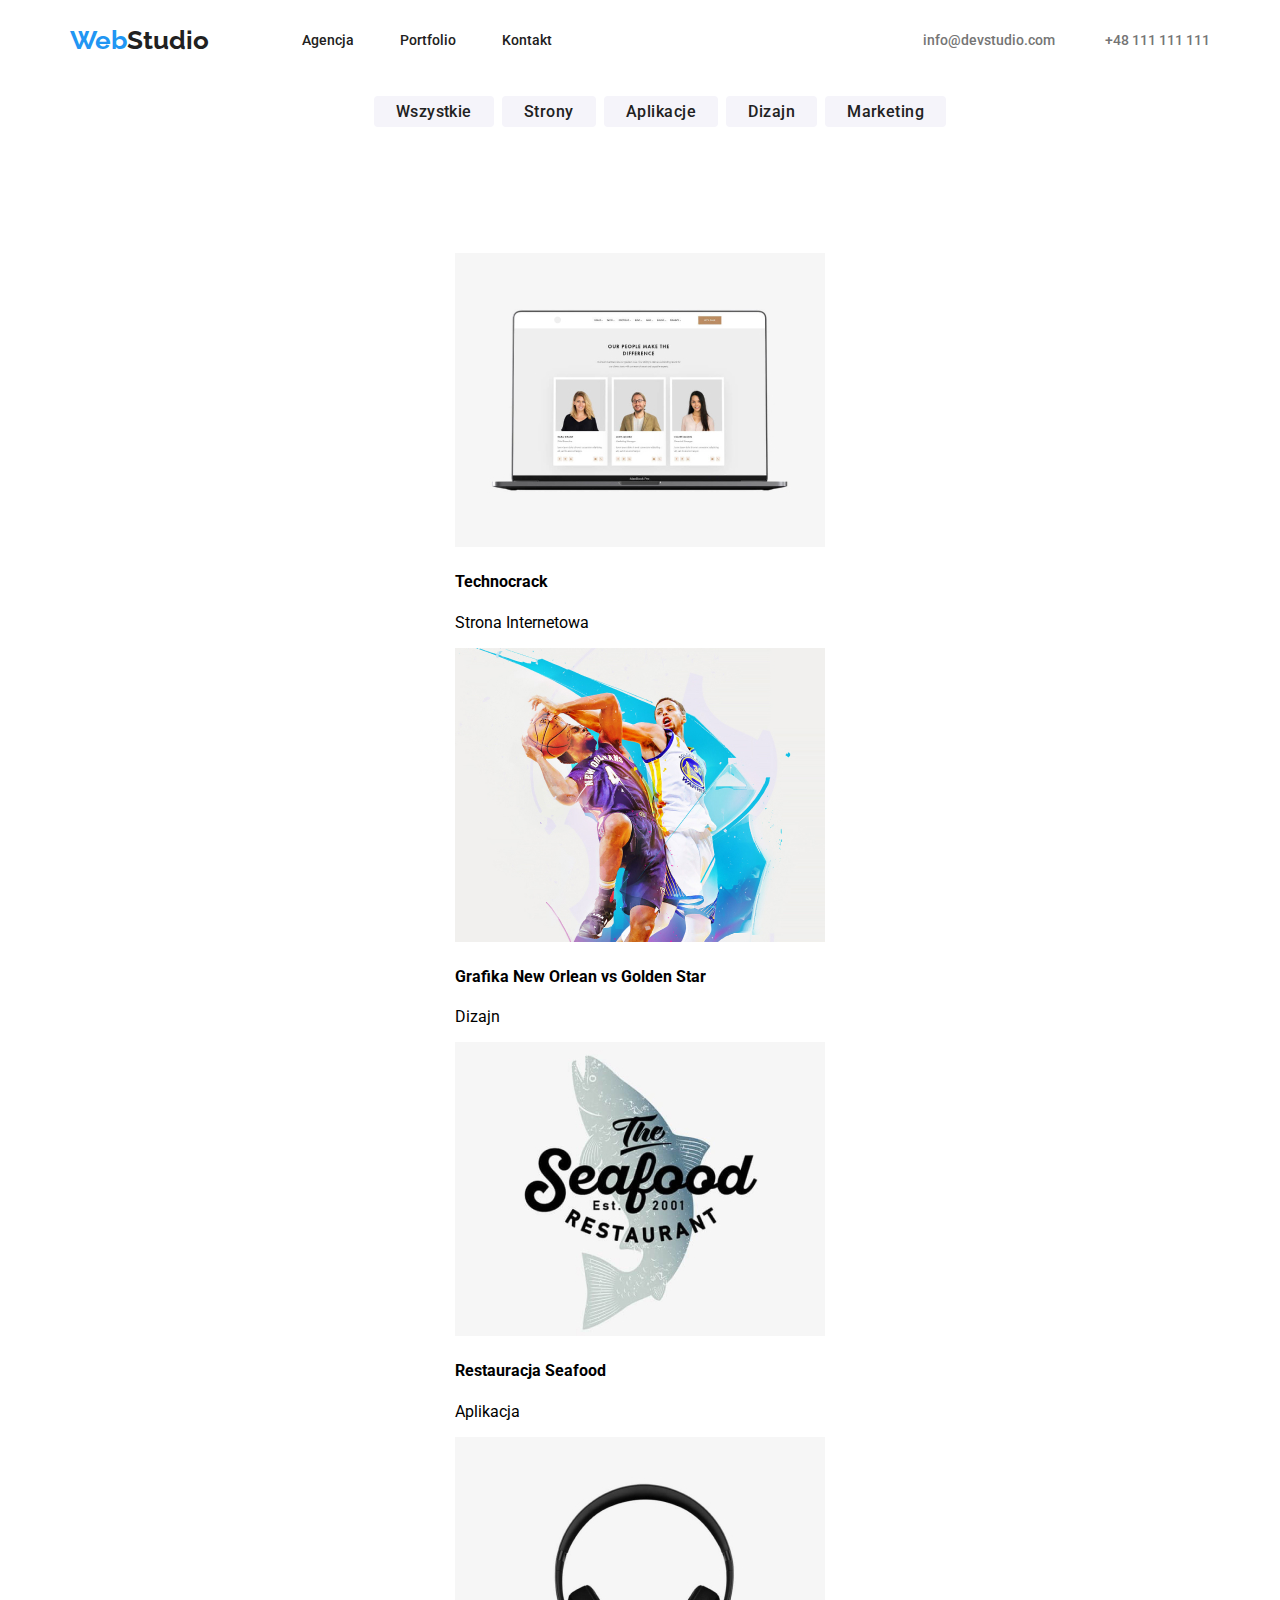
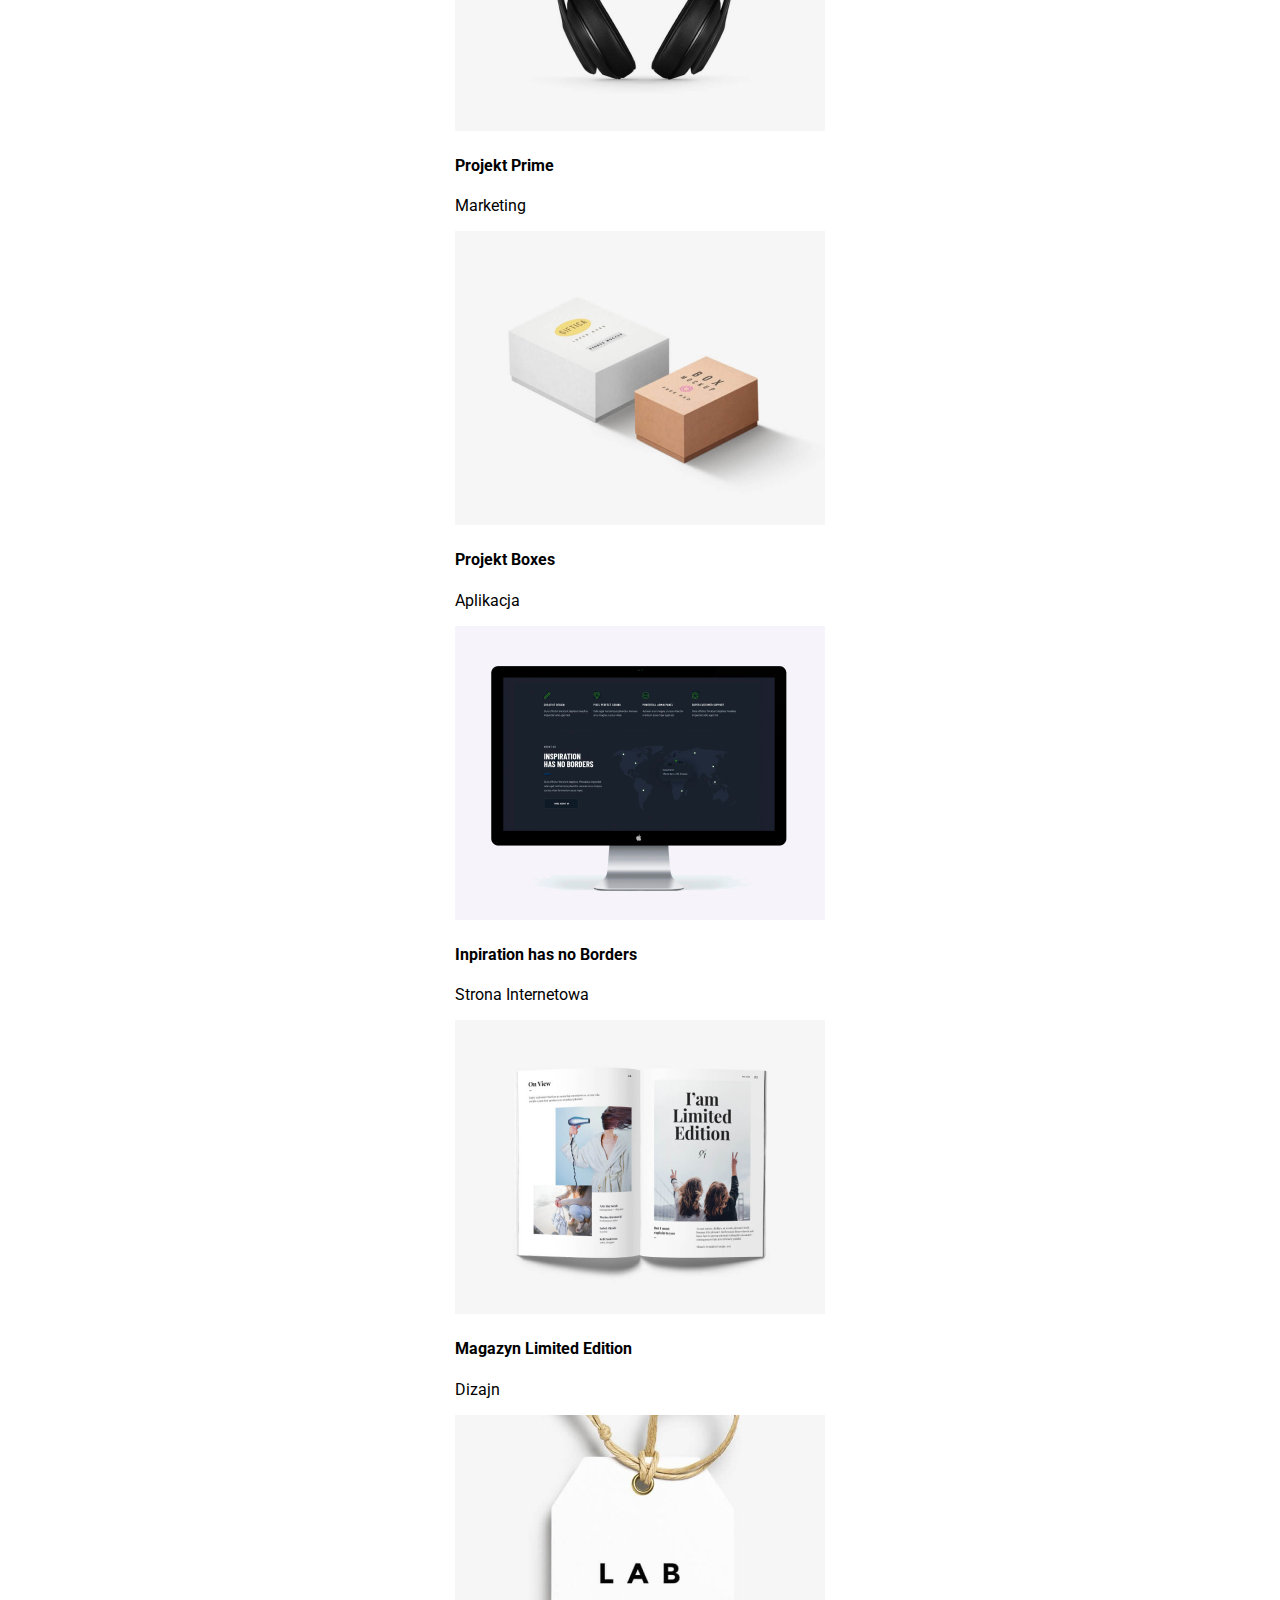
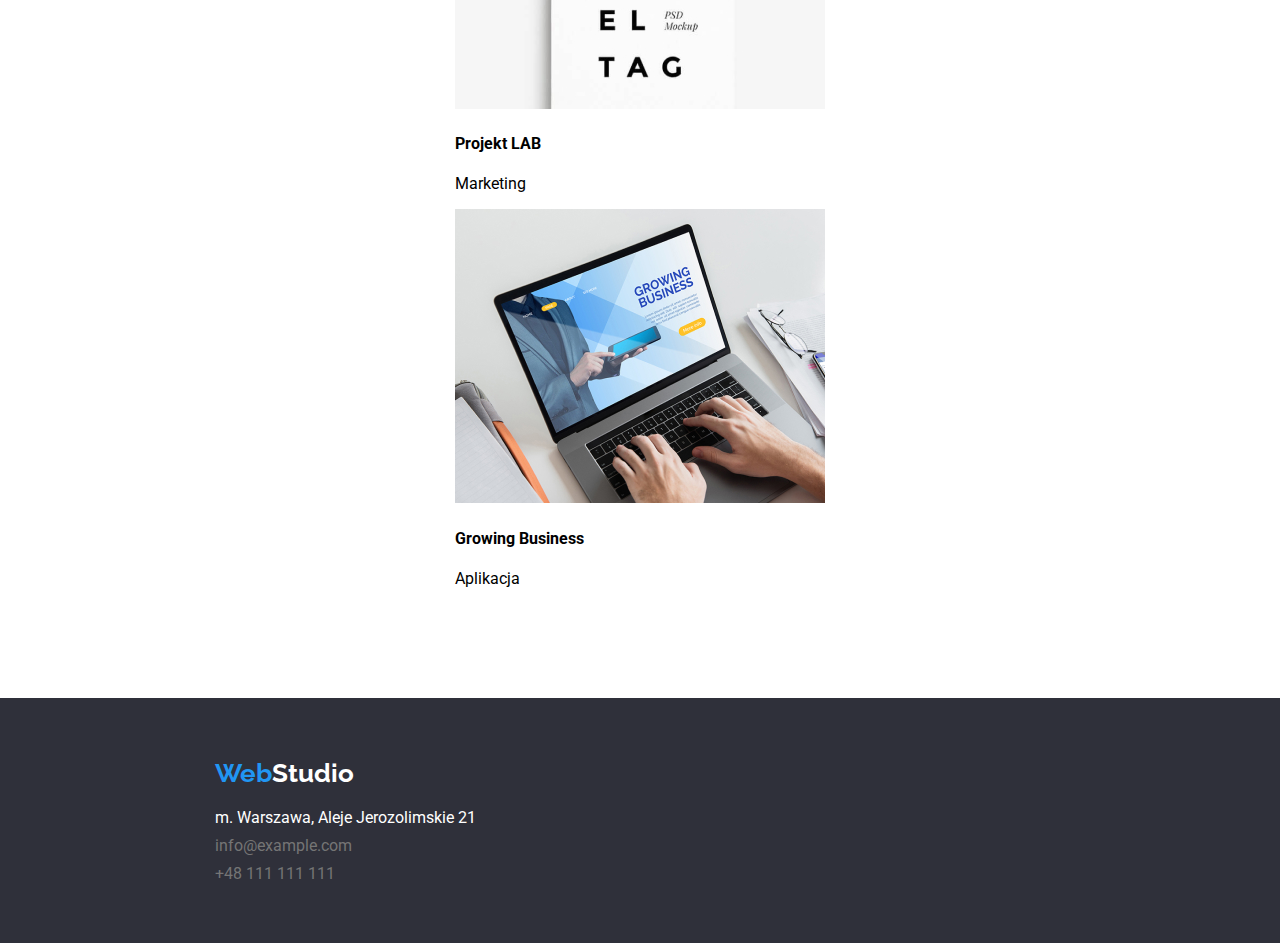
==== portfolio.html @ 0f794a50 "1" ====
<!DOCTYPE html>
<html lang="pl-PL">
  <head>
    <meta charset="UTF-8" />
    <meta http-equiv="X-UA-Compatible" content="IE=edge" />
    <meta name="viewport" content="width=device-width, initial-scale=1.0" />
    <link rel="stylesheet" href="./css/styles.css" />
    <title>Portfolio</title>
    <link
      href="https://fonts.googleapis.com/css2?family=Raleway:wght@700&family=Roboto:wght@400;500;700;900&display=swap"
      rel="stylesheet"
    />
  </head>
  <body>
    <header class="section-header">
      <div class="container container-header">
        <nav class="section-header-nav">
          <a class="logo" href="./index.html">Web<span>Studio</span></a>
          <ul class="section-header-list">
            <li><a class="links">Agencja</a></li>
            <li><a class="links" href="./portfolio.html">Portfolio</a></li>
            <li><a class="links">Kontakt</a></li>
          </ul>
        </nav>
        <ul class="section-header-contact-list">
          <li>
            <a class="contact" href="mailto:info@devstudio.com"
              >info@devstudio.com</a
            >
          </li>
          <li>
            <a class="contact" href="tel:+48111111111">+48 111 111 111</a>
          </li>
        </ul>
      </div>
    </header>
    <main>
      <section class="section-filter-buttons">
        <div class="container">
          <ul class="filter-buttons-list">
            <li>
              <button class="filter-button" type="button">Wszystkie</button>
            </li>
            <li><button class="filter-button" type="button">Strony</button></li>
            <li>
              <button class="filter-button" type="button">Aplikacje</button>
            </li>
            <li><button class="filter-button" type="button">Dizajn</button></li>
            <li>
              <button class="filter-button" type="button">Marketing</button>
            </li>
          </ul>
        </div>
      </section>
      <section class="section our-projects">
        <div class="container">
          <ul class="projects-list">
            <li class="project-card">
              <img
                alt="laptop with website opened"
                width="370"
                height="294"
                src="./images/website.jpg"
              />
              <h4>Technocrack</h4>
              <p>Strona Internetowa</p>
            </li>
            <li class="project-card">
              <img
                alt="two basketball players fighting for the ball"
                width="370"
                height="294"
                src="./images/basketball.jpg"
              />
              <h4>Grafika New Orlean vs Golden Star</h4>
              <p>Dizajn</p>
            </li>
            <li class="project-card">
              <img
                alt="text that says The Seafood with a fish in the background"
                width="370"
                height="294"
                src="./images/seafood.jpg"
              />
              <h4>Restauracja Seafood</h4>
              <p>Aplikacja</p>
            </li>
            <li class="project-card">
              <img
                alt="headphones with a white background"
                width="370"
                height="294"
                src="./images/headphones.jpg"
              />
              <h4>Projekt Prime</h4>
              <p>Marketing</p>
            </li>
            <li class="project-card">
              <img
                alt="a big white box and a small brown box next to it"
                width="370"
                height="294"
                src="./images/two_boxes.jpg"
              />
              <h4>Projekt Boxes</h4>
              <p>Aplikacja</p>
            </li>
            <li class="project-card">
              <img
                alt="monitor with a dark themed website on the screen"
                width="370"
                height="294"
                src="./images/monitor.jpg"
              />
              <h4>Inpiration has no Borders</h4>
              <p>Strona Internetowa</p>
            </li>
            <li class="project-card">
              <img
                alt="an opened book"
                width="370"
                height="294"
                src="./images/book.jpg"
              />
              <h4>Magazyn Limited Edition</h4>
              <p>Dizajn</p>
            </li>
            <li class="project-card">
              <img
                alt="a label tag"
                width="370"
                height="294"
                src="./images/tag.jpg"
              />
              <h4>Projekt LAB</h4>
              <p>Marketing</p>
            </li>
            <li class="project-card">
              <img
                alt="person typing on a laptop"
                width="370"
                height="294"
                src="./images/laptop.jpg"
              />
              <h4>Growing Business</h4>
              <p>Aplikacja</p>
            </li>
          </ul>
        </div>
      </section>
    </main>
    <footer class="section-footer">
      <div class="container container-footer">
        <a class="logo" href="./index.html">Web<span>Studio</span></a>
        <address>
          <ul class="address-list">
            <li clas="address-element">m. Warszawa, Aleje Jerozolimskie 21</li>
            <li clas="address-element">
              <a class="contact" href="mailto:info@example.com"
                >info@example.com</a
              >
            </li>
            <li clas="address-element">
              <a class="contact" href="tel:+48111111111">+48 111 111 111</a>
            </li>
          </ul>
        </address>
      </div>
    </footer>
  </body>
</html>
---- css/styles.css ----
:root {
  --brand-blue: #2196f3;
  --brand-black: #212121;
  --brand-gray: #757575;
  --brand-bluegray: #f5f4fa;
  --brand-darkgray: #2f303a;
}
body {
  font-family: "Roboto", sans-serif;
  margin: 0;
}
ul {
  list-style: none;
}
.section {
  padding: 94px 0 94px 0;
}
.container {
  max-width: 1200px;
}
.container-header {
  display: flex;
}
.container-solution {
  display: flex;
  flex-direction: column;
  justify-content: center;
  align-items: center;
  padding: 113px 0 113px 0;
}
.container-opinions {
  display: flex;
  justify-content: center;
}
.container-footer {
  display: flex;
  flex-direction: column;
  padding: 60px 0 60px 0;
}
.section-header {
  display: flex;
  justify-content: center;
}
.section-header .logo {
  margin: 24px 0 24px 0;
}
.section-header-nav {
  display: flex;
}
.section-header-list {
  font-weight: 500;
  font-size: 14px;
  padding: 0;
  margin: 32px 0 32px 93px;
  display: flex;
  align-items: center;
  justify-content: space-evenly;
  gap: 46px;
}
.section-header-contact-list {
  font-weight: 500;
  font-size: 14px;
  padding: 0;
  margin: 32px 0 32px 371px;
  display: flex;
  align-items: center;
  justify-content: space-evenly;
  gap: 50px;
}
.section-footer {
  background-color: var(--brand-darkgray);
  padding: 0 0 0 215px;
}
.order-solution {
  background-color: var(--brand-darkgray);
  display: flex;
  flex-direction: column;
  justify-content: center;
  align-items: center;
}
.order-header {
  margin: 0 0 30px 0;
  width: 696px;
  text-align: center;
  color: white;
  font-size: 44px;
  font-weight: 900;
  letter-spacing: 0.06em;
  text-transform: uppercase;
}
.order-button {
  padding: 10px 41px 10px 42px;
  border-radius: 4px;
  border: none;
  box-shadow: 0px 4px 4px rgba(0, 0, 0, 0.15);
  width: 200px;
  height: 50px;
  font-family: "Roboto", sans-serif;
  font-weight: 700;
  color: white;
  background-color: var(--brand-blue);
  text-transform: uppercase;
  letter-spacing: 0.06em;
}
.solution-opinions {
  display: flex;
  justify-content: center;
  gap: 30px;
}
.solution-opinions li {
  font-size: 14px;
}
.opinion-header {
  color: var(--brand-black);
  font-weight: 700;
}
.opinion-text {
  width: 270px;
  color: var(--brand-gray);
  font-weight: 400;
}
.main-page-opinions {
  display: flex;
  justify-content: center;
  padding-bottom: 0px;
}
.our-work-section {
  display: flex;
  justify-content: center;
}
.our-work-header {
  text-align: center;
  margin: 0 0 50px 0;
  font-weight: 700;
  font-size: 36px;
  line-height: 42px;
  text-align: center;
  letter-spacing: 0.03em;
}
.our-work-list {
  padding: 0;
  display: flex;
  justify-content: center;
  gap: 30px;
}
.our-team-section {
  background-color: var(--brand-bluegray);
  display: flex;
  justify-content: center;
}
.our-team-header {
  margin: 0 0 50px 0;
  text-align: center;
  font-weight: 700;
  font-size: 36px;
  line-height: 42px;
  text-align: center;
  letter-spacing: 0.03em;
}
.our-team-list {
  padding: 0;
  display: flex;
  justify-content: center;
  gap: 30px;
}
.team-member-header {
  margin: 30px 0 10px 0;
  font-weight: 500;
  font-size: 16px;
  color: var(--brand-black);
}
.team-member-profession {
  margin: 0 0 30px 0;
  font-weight: 400;
  font-size: 16px;
  color: var(--brand-gray);
}
.team-member-card {
  display: flex;
  flex-direction: column;
  align-items: center;
  background-color: white;
  box-shadow: 0px 1px 3px rgba(0, 0, 0, 0.12), 0px 1px 1px rgba(0, 0, 0, 0.14),
    0px 2px 1px rgba(0, 0, 0, 0.2);
  border-radius: 0px 0px 4px 4px;
}
.our-projects {
  display: flex;
  justify-content: center;
}
.projects-container {
  display: flex;
}
.section-filter-buttons {
  display: flex;
  justify-content: center;
}
.filter-buttons-list {
  display: flex;
  justify-content: center;
  gap: 8px;
}
.filter-button {
  font-family: "Roboto", sans-serif;
  font-size: 16px;
  font-weight: 500;
  letter-spacing: 0.03em;
  color: var(--brand-black);
  padding: 6px 22px 6px 22px;
  background-color: var(--brand-bluegray);
  border-radius: 4px;
  border: none;
}
.filter-button:hover {
  background-color: var(--brand-blue);
  color: white;
  cursor: pointer;
}
.projects-list {
  padding: 0;
}
.project-card {
}
.address-list {
  display: flex;
  flex-direction: column;
  gap: 9px;
  font-style: normal;
  margin: 0;
  padding: 0;
  color: white;
}
.address-element {
  font-size: 14px;
  font-weight: 400;
  letter-spacing: 0.03em;
}
.links {
  color: var(--brand-black);
  text-decoration: none;
}
.links:hover,
.links:active {
  color: var(--brand-blue);
}
.contact {
  color: var(--brand-gray);
  text-decoration: none;
}
.contact:hover,
.contact:focus {
  color: var(--brand-blue);
}
.logo {
  display: flex;
  align-items: center;
  color: var(--brand-blue);
  font-family: "Raleway", sans-serif;
  font-size: 26px;
  font-weight: 700;
  text-decoration: none;
}
footer .logo {
  margin-bottom: 20px;
}
.logo > span {
  color: var(--brand-black);
}
footer .logo > span {
  color: white;
}
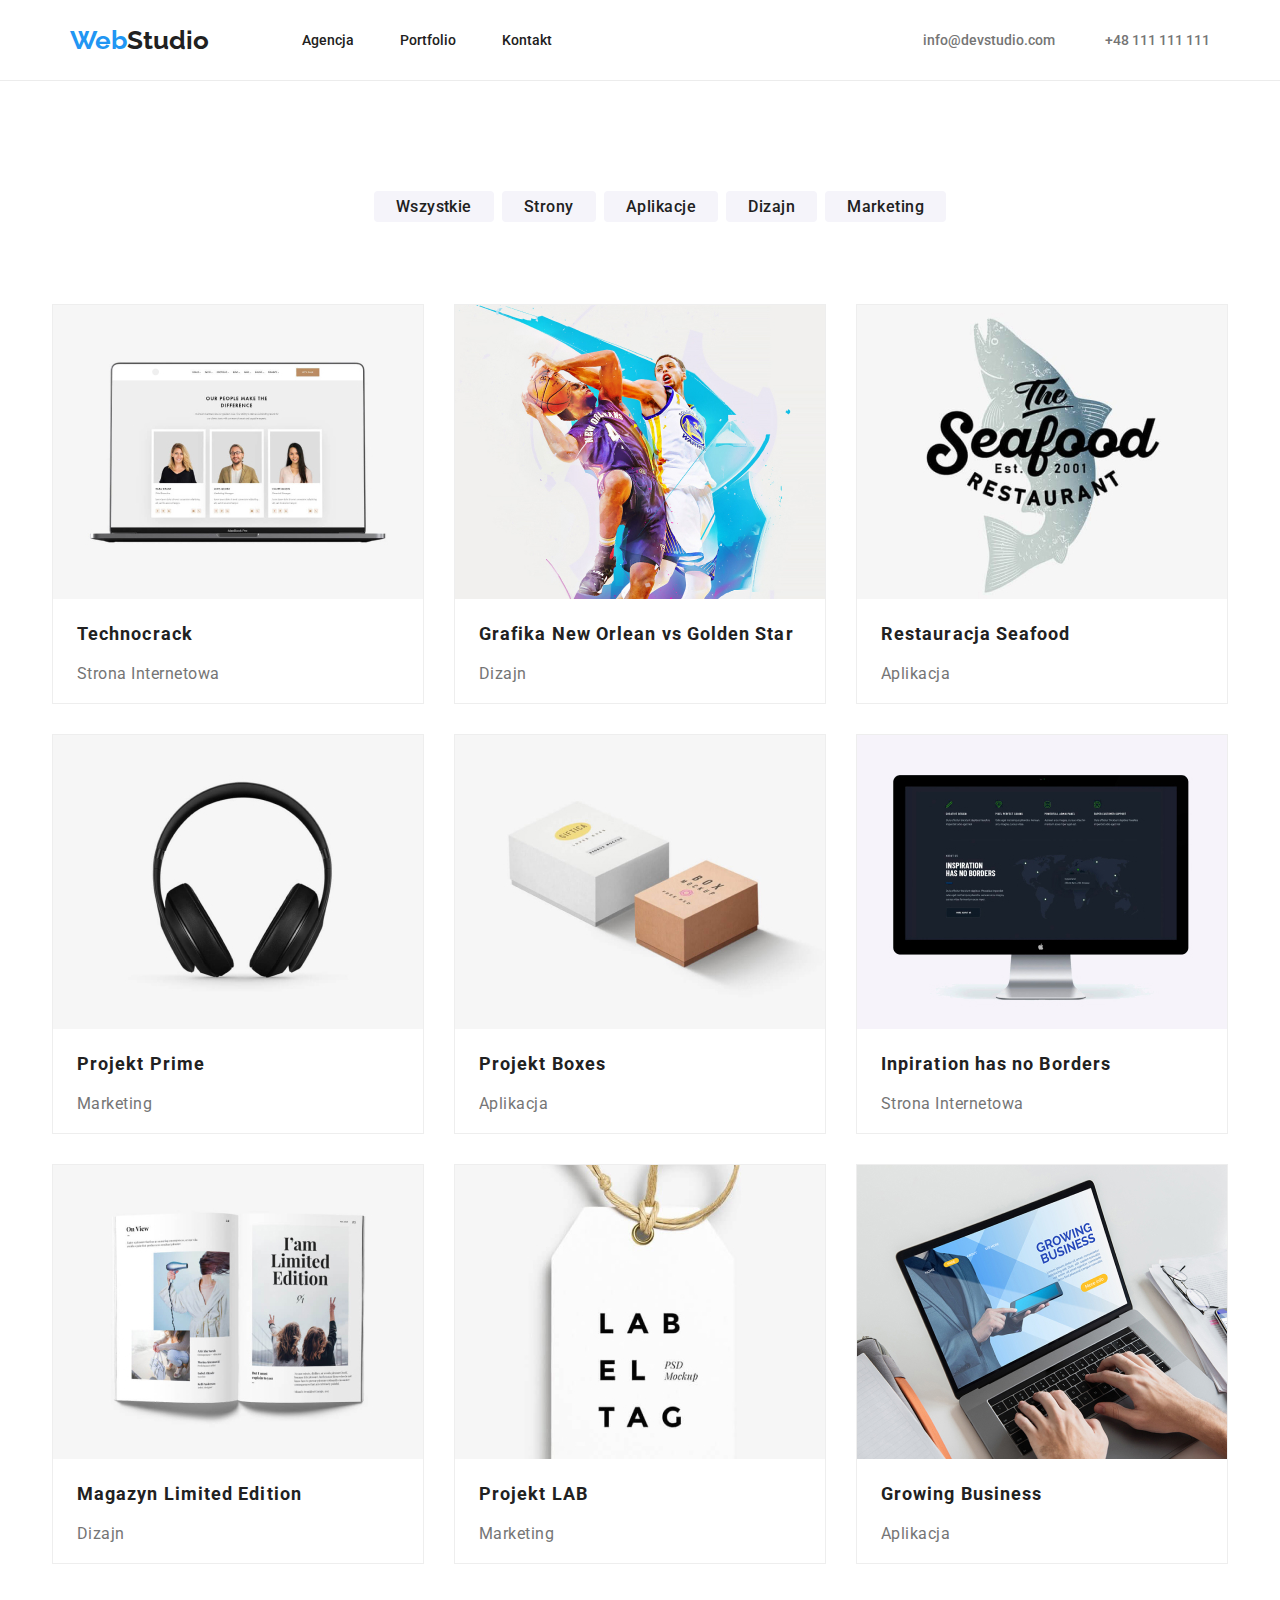
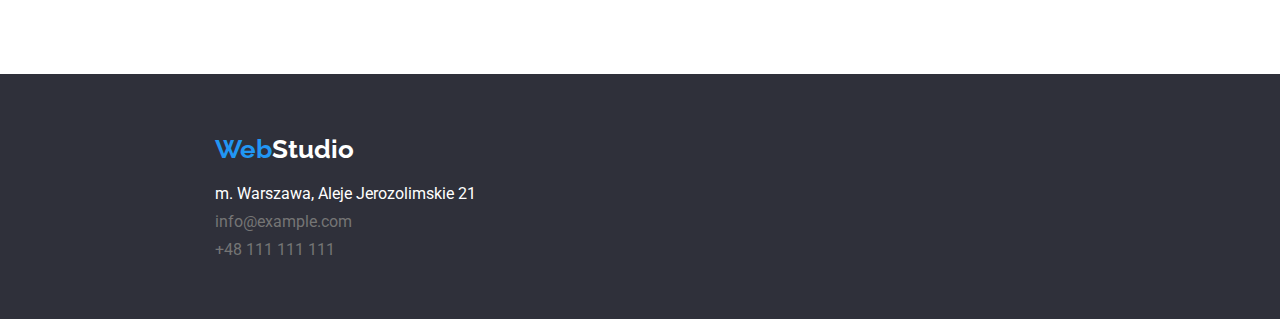
==== commit a284eb00: "Proprawki do CSS'a" ====
--- a/portfolio.html
+++ b/portfolio.html
@@ -35,7 +35,7 @@
       </div>
     </header>
     <main>
-      <section class="section-filter-buttons">
+      <section class="section section-filter-buttons">
         <div class="container">
           <ul class="filter-buttons-list">
             <li>
@@ -62,8 +62,8 @@
                 height="294"
                 src="./images/website.jpg"
               />
-              <h4>Technocrack</h4>
-              <p>Strona Internetowa</p>
+              <h4 class="project-card-header">Technocrack</h4>
+              <p class="project-card-desc">Strona Internetowa</p>
             </li>
             <li class="project-card">
               <img
@@ -72,8 +72,10 @@
                 height="294"
                 src="./images/basketball.jpg"
               />
-              <h4>Grafika New Orlean vs Golden Star</h4>
-              <p>Dizajn</p>
+              <h4 class="project-card-header">
+                Grafika New Orlean vs Golden Star
+              </h4>
+              <p class="project-card-desc">Dizajn</p>
             </li>
             <li class="project-card">
               <img
@@ -82,8 +84,8 @@
                 height="294"
                 src="./images/seafood.jpg"
               />
-              <h4>Restauracja Seafood</h4>
-              <p>Aplikacja</p>
+              <h4 class="project-card-header">Restauracja Seafood</h4>
+              <p class="project-card-desc">Aplikacja</p>
             </li>
             <li class="project-card">
               <img
@@ -92,8 +94,8 @@
                 height="294"
                 src="./images/headphones.jpg"
               />
-              <h4>Projekt Prime</h4>
-              <p>Marketing</p>
+              <h4 class="project-card-header">Projekt Prime</h4>
+              <p class="project-card-desc">Marketing</p>
             </li>
             <li class="project-card">
               <img
@@ -102,8 +104,8 @@
                 height="294"
                 src="./images/two_boxes.jpg"
               />
-              <h4>Projekt Boxes</h4>
-              <p>Aplikacja</p>
+              <h4 class="project-card-header">Projekt Boxes</h4>
+              <p class="project-card-desc">Aplikacja</p>
             </li>
             <li class="project-card">
               <img
@@ -112,8 +114,8 @@
                 height="294"
                 src="./images/monitor.jpg"
               />
-              <h4>Inpiration has no Borders</h4>
-              <p>Strona Internetowa</p>
+              <h4 class="project-card-header">Inpiration has no Borders</h4>
+              <p class="project-card-desc">Strona Internetowa</p>
             </li>
             <li class="project-card">
               <img
@@ -122,8 +124,8 @@
                 height="294"
                 src="./images/book.jpg"
               />
-              <h4>Magazyn Limited Edition</h4>
-              <p>Dizajn</p>
+              <h4 class="project-card-header">Magazyn Limited Edition</h4>
+              <p class="project-card-desc">Dizajn</p>
             </li>
             <li class="project-card">
               <img
@@ -132,8 +134,8 @@
                 height="294"
                 src="./images/tag.jpg"
               />
-              <h4>Projekt LAB</h4>
-              <p>Marketing</p>
+              <h4 class="project-card-header">Projekt LAB</h4>
+              <p class="project-card-desc">Marketing</p>
             </li>
             <li class="project-card">
               <img
@@ -142,8 +144,8 @@
                 height="294"
                 src="./images/laptop.jpg"
               />
-              <h4>Growing Business</h4>
-              <p>Aplikacja</p>
+              <h4 class="project-card-header">Growing Business</h4>
+              <p class="project-card-desc">Aplikacja</p>
             </li>
           </ul>
         </div>
--- a/css/styles.css
+++ b/css/styles.css
@@ -4,6 +4,7 @@
   --brand-gray: #757575;
   --brand-bluegray: #f5f4fa;
   --brand-darkgray: #2f303a;
+  --portfolio-border-gray: #eeeeee;
 }
 body {
   font-family: "Roboto", sans-serif;
@@ -40,6 +41,7 @@
 .section-header {
   display: flex;
   justify-content: center;
+  border-bottom: #ececec 1px solid;
 }
 .section-header .logo {
   margin: 24px 0 24px 0;
@@ -102,21 +104,25 @@
   text-transform: uppercase;
   letter-spacing: 0.06em;
 }
+.order-button:hover {
+  cursor: pointer;
+}
 .solution-opinions {
   display: flex;
   justify-content: center;
   gap: 30px;
 }
-.solution-opinions li {
-  font-size: 14px;
-}
 .opinion-header {
-  color: var(--brand-black);
+  margin-bottom: 10px;
+  color: var(--brand-black);
+  font-size: 14px;
   font-weight: 700;
 }
 .opinion-text {
+  margin: 0;
   width: 270px;
   color: var(--brand-gray);
+  font-size: 14px;
   font-weight: 400;
 }
 .main-page-opinions {
@@ -185,6 +191,7 @@
   border-radius: 0px 0px 4px 4px;
 }
 .our-projects {
+  padding-top: 50px;
   display: flex;
   justify-content: center;
 }
@@ -194,6 +201,7 @@
 .section-filter-buttons {
   display: flex;
   justify-content: center;
+  padding-bottom: 0px;
 }
 .filter-buttons-list {
   display: flex;
@@ -217,9 +225,30 @@
   cursor: pointer;
 }
 .projects-list {
+  display: flex;
+  justify-content: center;
+  flex-wrap: wrap;
+  gap: 30px;
   padding: 0;
 }
 .project-card {
+  border-color: var(--portfolio-border-gray);
+  border-style: solid;
+  border-width: 1px;
+}
+.project-card-header {
+  color: var(--brand-black);
+  margin: 20px 0 0 24px;
+  font-size: 18px;
+  font-weight: 700;
+  letter-spacing: 0.06em;
+}
+.project-card-desc {
+  color: var(--brand-gray);
+  margin: 20px 0 20px 24px;
+  font-size: 16px;
+  font-weight: 400;
+  letter-spacing: 0.03em;
 }
 .address-list {
   display: flex;
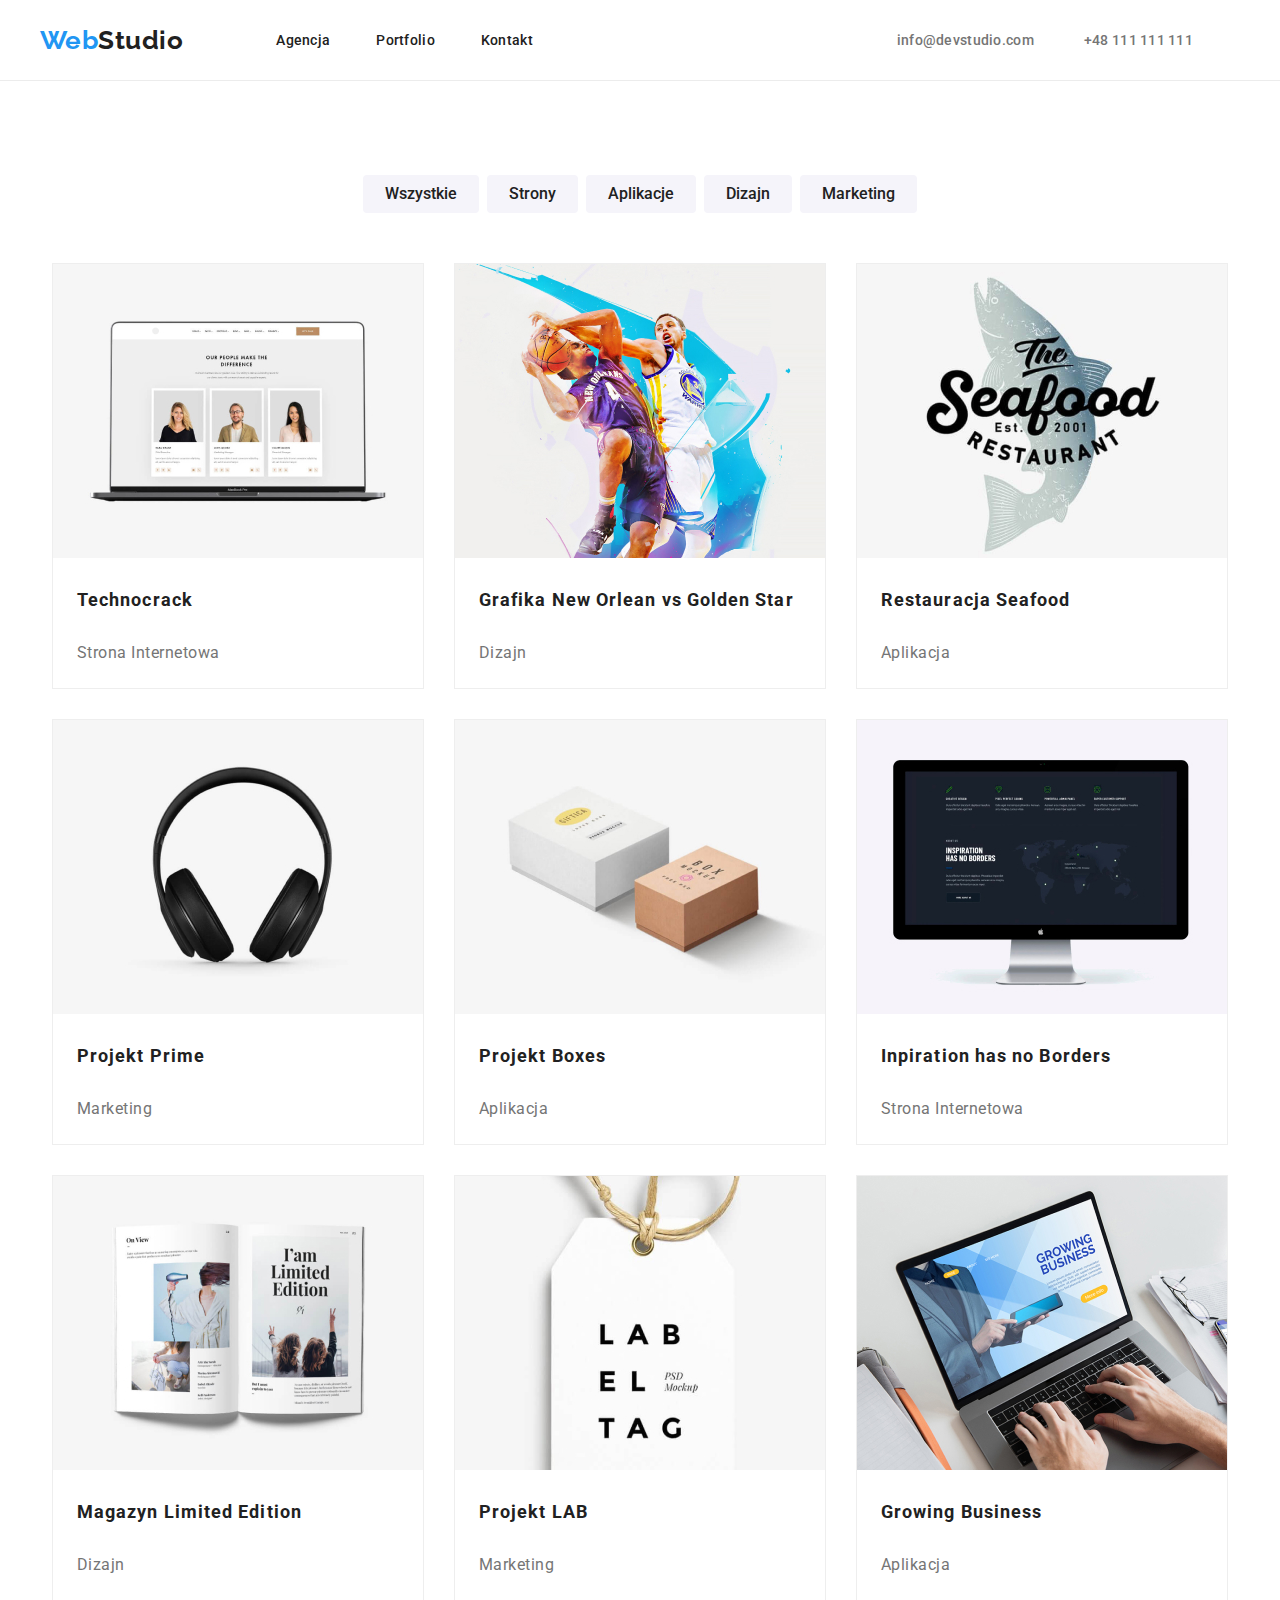
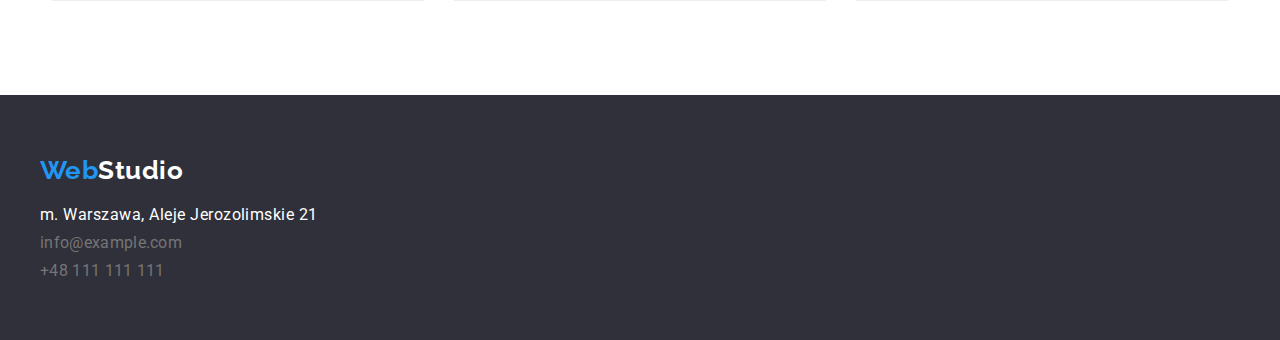
==== commit 885c2699: "Poprawki CSS i HTML" ====
--- a/portfolio.html
+++ b/portfolio.html
@@ -13,12 +13,12 @@
   </head>
   <body>
     <header class="section-header">
-      <div class="container container-header">
+      <div class="container">
         <nav class="section-header-nav">
           <a class="logo" href="./index.html">Web<span>Studio</span></a>
           <ul class="section-header-list">
-            <li><a class="links">Agencja</a></li>
-            <li><a class="links" href="./portfolio.html">Portfolio</a></li>
+            <li><a class="links" href="./index.html">Agencja</a></li>
+            <li><a class="links" href="#">Portfolio</a></li>
             <li><a class="links">Kontakt</a></li>
           </ul>
         </nav>
@@ -35,7 +35,7 @@
       </div>
     </header>
     <main>
-      <section class="section section-filter-buttons">
+      <section class="section our-projects">
         <div class="container">
           <ul class="filter-buttons-list">
             <li>
@@ -51,8 +51,6 @@
             </li>
           </ul>
         </div>
-      </section>
-      <section class="section our-projects">
         <div class="container">
           <ul class="projects-list">
             <li class="project-card">
--- a/css/styles.css
+++ b/css/styles.css
@@ -1,4 +1,5 @@
 :root {
+  --font-primary: "Roboto", sans-serif;
   --brand-blue: #2196f3;
   --brand-black: #212121;
   --brand-gray: #757575;
@@ -6,20 +7,26 @@
   --brand-darkgray: #2f303a;
   --portfolio-border-gray: #eeeeee;
 }
+* {
+  margin: 0;
+  padding: 0;
+}
 body {
-  font-family: "Roboto", sans-serif;
-  margin: 0;
+  letter-spacing: 0.03em;
+  font-family: var(--font-primary);
 }
 ul {
   list-style: none;
 }
 .section {
-  padding: 94px 0 94px 0;
+  padding: 94px 0;
 }
 .container {
+  margin: 0 auto;
+  width: 100%;
   max-width: 1200px;
 }
-.container-header {
+header.section-header > div {
   display: flex;
 }
 .container-solution {
@@ -39,12 +46,12 @@
   padding: 60px 0 60px 0;
 }
 .section-header {
-  display: flex;
-  justify-content: center;
+  padding: 25px 0;
+  margin: 0 auto;
   border-bottom: #ececec 1px solid;
 }
 .section-header .logo {
-  margin: 24px 0 24px 0;
+  margin-right: 93px;
 }
 .section-header-nav {
   display: flex;
@@ -53,7 +60,7 @@
   font-weight: 500;
   font-size: 14px;
   padding: 0;
-  margin: 32px 0 32px 93px;
+  margin-right: 364px;
   display: flex;
   align-items: center;
   justify-content: space-evenly;
@@ -63,7 +70,6 @@
   font-weight: 500;
   font-size: 14px;
   padding: 0;
-  margin: 32px 0 32px 371px;
   display: flex;
   align-items: center;
   justify-content: space-evenly;
@@ -71,7 +77,8 @@
 }
 .section-footer {
   background-color: var(--brand-darkgray);
-  padding: 0 0 0 215px;
+  display: flex;
+  justify-content: center;
 }
 .order-solution {
   background-color: var(--brand-darkgray);
@@ -82,7 +89,7 @@
 }
 .order-header {
   margin: 0 0 30px 0;
-  width: 696px;
+  max-width: 696px;
   text-align: center;
   color: white;
   font-size: 44px;
@@ -91,17 +98,16 @@
   text-transform: uppercase;
 }
 .order-button {
+  font-family: var(--font-primary);
   padding: 10px 41px 10px 42px;
   border-radius: 4px;
   border: none;
   box-shadow: 0px 4px 4px rgba(0, 0, 0, 0.15);
-  width: 200px;
-  height: 50px;
-  font-family: "Roboto", sans-serif;
-  font-weight: 700;
+  font-weight: 700;
+  font-size: 16px;
+  line-height: 30px;
   color: white;
   background-color: var(--brand-blue);
-  text-transform: uppercase;
   letter-spacing: 0.06em;
 }
 .order-button:hover {
@@ -117,13 +123,15 @@
   color: var(--brand-black);
   font-size: 14px;
   font-weight: 700;
+
+  text-transform: uppercase;
 }
 .opinion-text {
   margin: 0;
-  width: 270px;
-  color: var(--brand-gray);
-  font-size: 14px;
-  font-weight: 400;
+  max-width: 270px;
+  color: var(--brand-gray);
+  font-size: 14px;
+  line-height: 24px;
 }
 .main-page-opinions {
   display: flex;
@@ -141,7 +149,6 @@
   font-size: 36px;
   line-height: 42px;
   text-align: center;
-  letter-spacing: 0.03em;
 }
 .our-work-list {
   padding: 0;
@@ -156,12 +163,10 @@
 }
 .our-team-header {
   margin: 0 0 50px 0;
-  text-align: center;
   font-weight: 700;
   font-size: 36px;
   line-height: 42px;
   text-align: center;
-  letter-spacing: 0.03em;
 }
 .our-team-list {
   padding: 0;
@@ -172,13 +177,10 @@
 .team-member-header {
   margin: 30px 0 10px 0;
   font-weight: 500;
-  font-size: 16px;
   color: var(--brand-black);
 }
 .team-member-profession {
   margin: 0 0 30px 0;
-  font-weight: 400;
-  font-size: 16px;
   color: var(--brand-gray);
 }
 .team-member-card {
@@ -191,28 +193,23 @@
   border-radius: 0px 0px 4px 4px;
 }
 .our-projects {
-  padding-top: 50px;
-  display: flex;
-  justify-content: center;
-}
-.projects-container {
-  display: flex;
-}
-.section-filter-buttons {
-  display: flex;
-  justify-content: center;
-  padding-bottom: 0px;
+  display: flex;
+  flex-direction: column;
+  align-items: center;
 }
 .filter-buttons-list {
   display: flex;
   justify-content: center;
+  padding: 0;
+  margin: 0;
   gap: 8px;
 }
 .filter-button {
-  font-family: "Roboto", sans-serif;
+  font-family: var(--font-primary);
+  font-weight: 500;
   font-size: 16px;
-  font-weight: 500;
-  letter-spacing: 0.03em;
+
+  line-height: 26px;
   color: var(--brand-black);
   padding: 6px 22px 6px 22px;
   background-color: var(--brand-bluegray);
@@ -228,27 +225,25 @@
   display: flex;
   justify-content: center;
   flex-wrap: wrap;
+  margin-top: 50px;
   gap: 30px;
   padding: 0;
 }
 .project-card {
-  border-color: var(--portfolio-border-gray);
-  border-style: solid;
-  border-width: 1px;
+  border: var(--portfolio-border-gray) solid 1px;
 }
 .project-card-header {
   color: var(--brand-black);
   margin: 20px 0 0 24px;
   font-size: 18px;
   font-weight: 700;
+  line-height: 36px;
   letter-spacing: 0.06em;
 }
 .project-card-desc {
   color: var(--brand-gray);
   margin: 20px 0 20px 24px;
-  font-size: 16px;
-  font-weight: 400;
-  letter-spacing: 0.03em;
+  line-height: 30px;
 }
 .address-list {
   display: flex;
@@ -261,12 +256,11 @@
 }
 .address-element {
   font-size: 14px;
-  font-weight: 400;
-  letter-spacing: 0.03em;
 }
 .links {
   color: var(--brand-black);
   text-decoration: none;
+  letter-spacing: 0.02em;
 }
 .links:hover,
 .links:active {
@@ -275,14 +269,13 @@
 .contact {
   color: var(--brand-gray);
   text-decoration: none;
+  letter-spacing: 0.02em;
 }
 .contact:hover,
 .contact:focus {
   color: var(--brand-blue);
 }
 .logo {
-  display: flex;
-  align-items: center;
   color: var(--brand-blue);
   font-family: "Raleway", sans-serif;
   font-size: 26px;
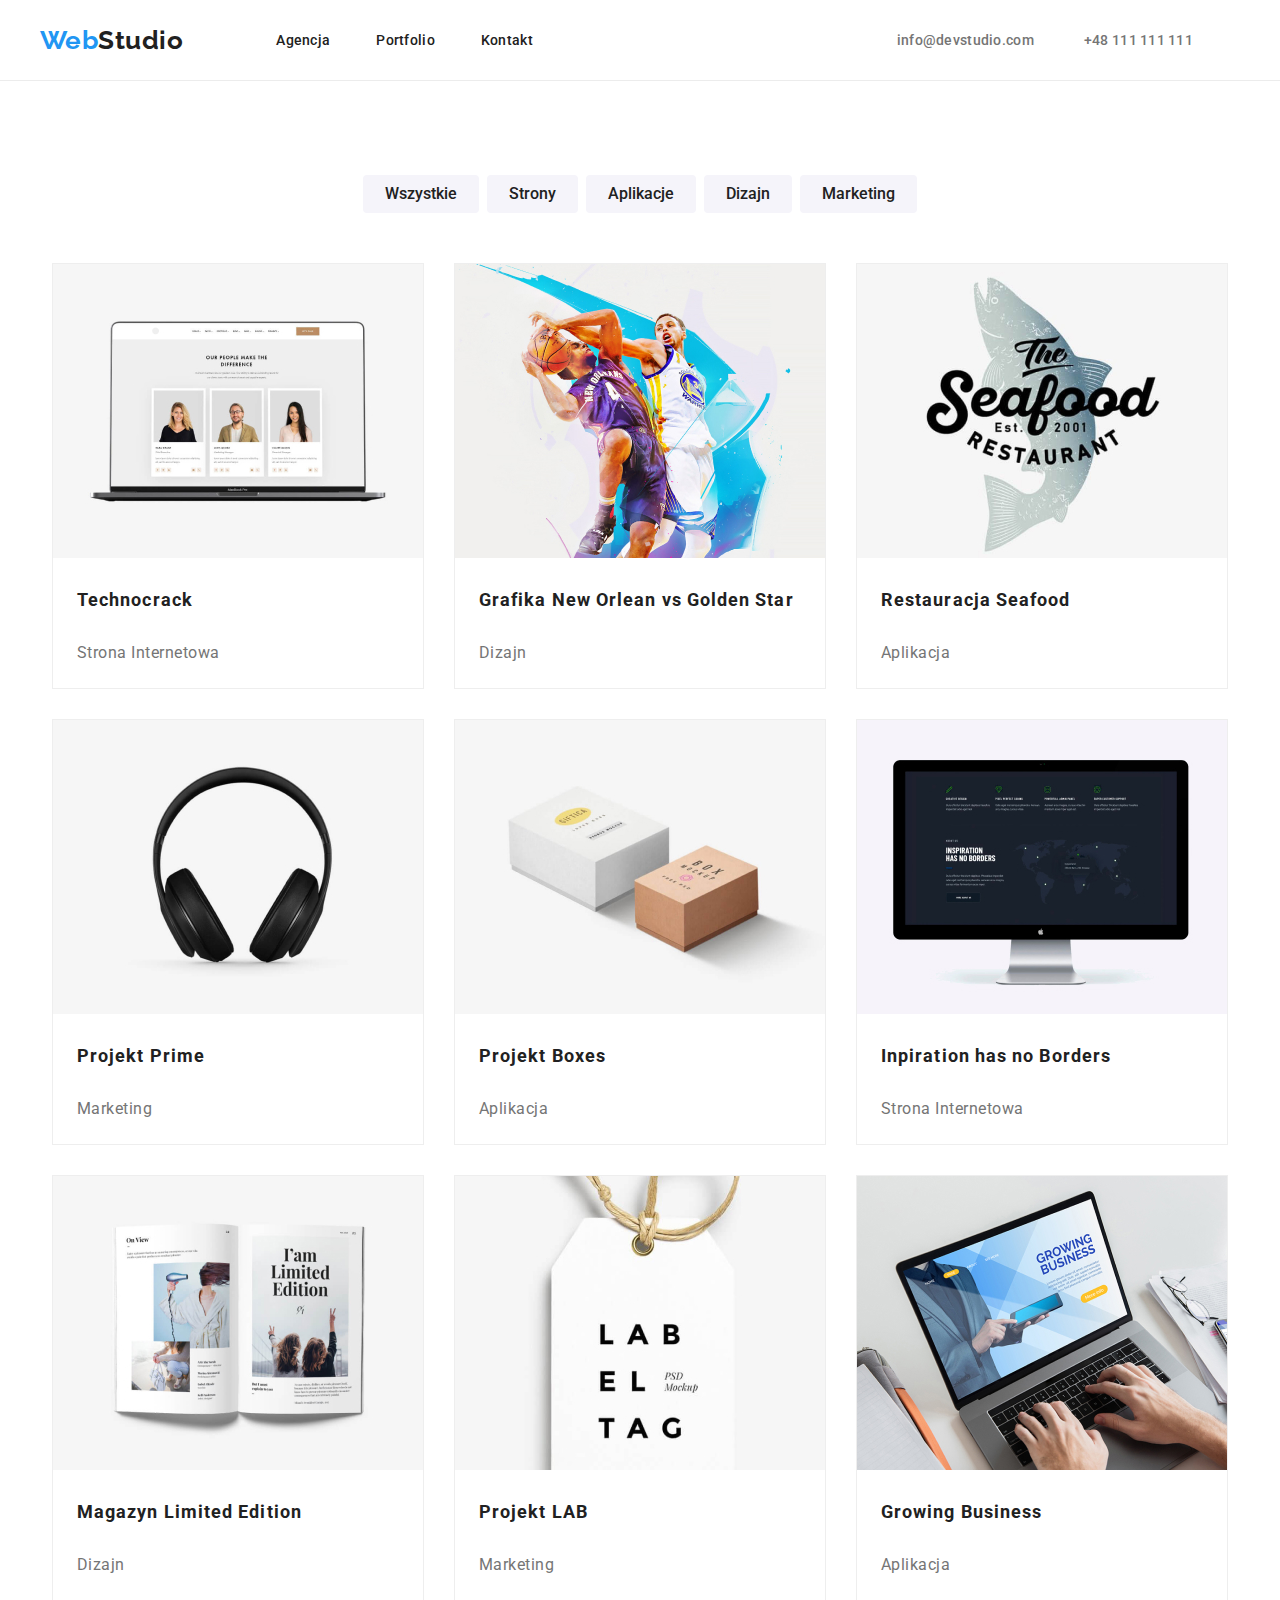
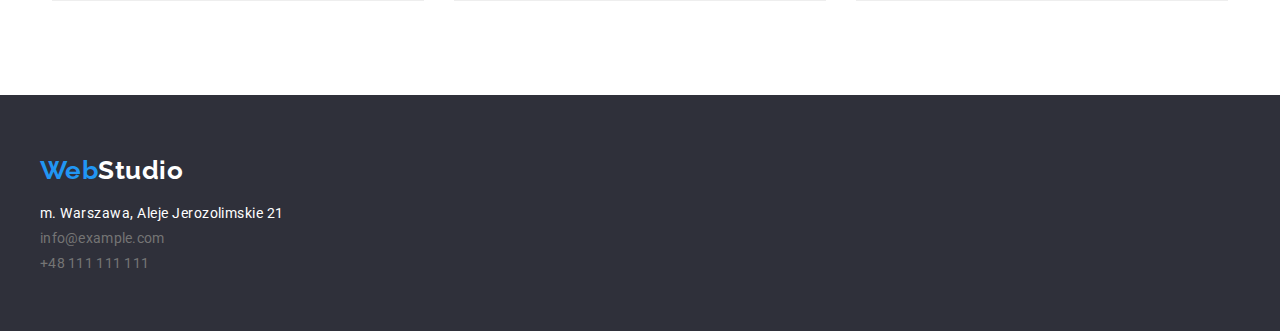
==== commit ee48fadd: "literówka lmao" ====
--- a/portfolio.html
+++ b/portfolio.html
@@ -12,7 +12,7 @@
     />
   </head>
   <body>
-    <header class="section-header">
+    <header>
       <div class="container">
         <nav class="section-header-nav">
           <a class="logo" href="./index.html">Web<span>Studio</span></a>
@@ -154,13 +154,13 @@
         <a class="logo" href="./index.html">Web<span>Studio</span></a>
         <address>
           <ul class="address-list">
-            <li clas="address-element">m. Warszawa, Aleje Jerozolimskie 21</li>
-            <li clas="address-element">
+            <li class="address-element">m. Warszawa, Aleje Jerozolimskie 21</li>
+            <li class="address-element">
               <a class="contact" href="mailto:info@example.com"
                 >info@example.com</a
               >
             </li>
-            <li clas="address-element">
+            <li class="address-element">
               <a class="contact" href="tel:+48111111111">+48 111 111 111</a>
             </li>
           </ul>
--- a/css/styles.css
+++ b/css/styles.css
@@ -15,6 +15,9 @@
   letter-spacing: 0.03em;
   font-family: var(--font-primary);
 }
+header {
+  border-bottom: #ececec 1px solid;
+}
 ul {
   list-style: none;
 }
@@ -26,8 +29,9 @@
   width: 100%;
   max-width: 1200px;
 }
-header.section-header > div {
-  display: flex;
+header > div {
+  display: flex;
+  padding: 25px 0;
 }
 .container-solution {
   display: flex;
@@ -45,12 +49,7 @@
   flex-direction: column;
   padding: 60px 0 60px 0;
 }
-.section-header {
-  padding: 25px 0;
-  margin: 0 auto;
-  border-bottom: #ececec 1px solid;
-}
-.section-header .logo {
+header .logo {
   margin-right: 93px;
 }
 .section-header-nav {
